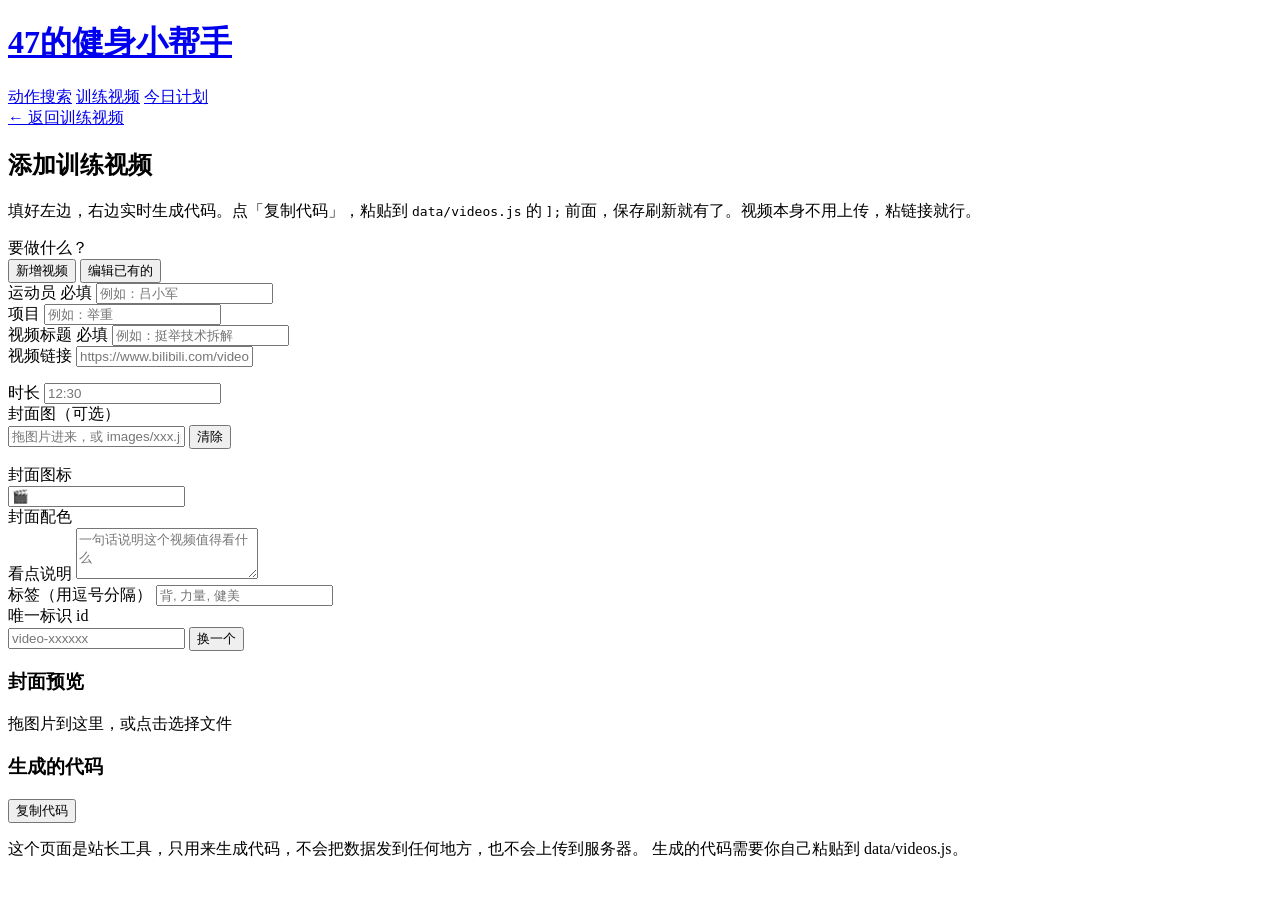
==== editor.html @ 998730c6 "first upload" ====
<!DOCTYPE html>
<html lang="zh-CN">
<head>
<meta charset="UTF-8">
<meta name="viewport" content="width=device-width, initial-scale=1">
<title>添加训练视频 · 47的健身小帮手</title>
<meta name="description" content="填表生成视频数据代码，复制粘贴到 data/videos.js 即可。">
<meta name="robots" content="noindex">
<link rel="stylesheet" href="assets/style.css">
</head>
<body>

<header class="site-header">
  <div class="wrap header-row">
    <h1><a href="index.html"><span class="brand-mark">47</span><span class="brand-text">的健身小帮手</span></a></h1>
    <nav class="site-nav">
      <a href="index.html">动作搜索</a>
      <a href="videos.html" class="active">训练视频</a>
      <a href="plan.html">今日计划</a>
    </nav>
  </div>
</header>

<main class="wrap">

  <section class="editor-head">
    <a class="back" href="videos.html">← 返回训练视频</a>
    <h2 class="editor-title">添加训练视频</h2>
    <p class="editor-sub">
      填好左边，右边实时生成代码。点「复制代码」，粘贴到 <code>data/videos.js</code> 的
      <code>];</code> 前面，保存刷新就有了。视频本身不用上传，粘链接就行。
    </p>
  </section>

  <div class="editor-layout">

    <!-- 左：表单 -->
    <section class="editor-form">

      <div class="field">
        <label>要做什么？</label>
        <div class="mode-tabs" id="mode-tabs">
          <button type="button" class="mode-tab active" data-mode="new">新增视频</button>
          <button type="button" class="mode-tab" data-mode="edit">编辑已有的</button>
        </div>
      </div>

      <div class="field" id="existing-wrap" hidden>
        <label for="f-existing">选择要编辑的视频</label>
        <select id="f-existing"></select>
      </div>

      <div class="field-row">
        <div class="field">
          <label for="f-athlete">运动员 <span class="req">必填</span></label>
          <input id="f-athlete" type="text" placeholder="例如：吕小军">
        </div>
        <div class="field">
          <label for="f-sport">项目</label>
          <input id="f-sport" type="text" list="sports" placeholder="例如：举重">
          <datalist id="sports">
            <option value="健美"></option>
            <option value="举重"></option>
            <option value="田径"></option>
            <option value="足球"></option>
            <option value="篮球"></option>
            <option value="游泳"></option>
            <option value="滑雪"></option>
            <option value="拳击"></option>
            <option value="体操"></option>
            <option value="格斗"></option>
            <option value="力量举"></option>
            <option value="自行车"></option>
          </datalist>
        </div>
      </div>

      <div class="field">
        <label for="f-title">视频标题 <span class="req">必填</span></label>
        <input id="f-title" type="text" placeholder="例如：挺举技术拆解">
      </div>

      <div class="field">
        <label for="f-url">视频链接</label>
        <input id="f-url" type="text" placeholder="https://www.bilibili.com/video/BVxxxxxxxx">
        <p class="field-note" id="url-note"></p>
      </div>

      <div class="field-row">
        <div class="field">
          <label for="f-duration">时长</label>
          <input id="f-duration" type="text" placeholder="12:30">
        </div>
        <div class="field">
          <label for="f-cover">封面图（可选）</label>
          <div class="id-row">
            <input id="f-cover" type="text" placeholder="拖图片进来，或 images/xxx.jpg">
            <button type="button" class="mini-btn" id="cover-clear">清除</button>
          </div>
          <p class="field-note" id="cover-note"></p>
        </div>
      </div>

      <div class="field">
        <label>封面图标</label>
        <div class="emoji-picks" id="emoji-picks"></div>
        <input id="f-emoji" type="text" maxlength="4" placeholder="🎬">
      </div>

      <div class="field">
        <label>封面配色</label>
        <div class="tone-picks" id="tone-picks"></div>
      </div>

      <div class="field">
        <label for="f-note">看点说明</label>
        <textarea id="f-note" rows="3" placeholder="一句话说明这个视频值得看什么"></textarea>
      </div>

      <div class="field">
        <label for="f-tags">标签（用逗号分隔）</label>
        <input id="f-tags" type="text" placeholder="背, 力量, 健美">
      </div>

      <div class="field">
        <label for="f-id">唯一标识 id</label>
        <div class="id-row">
          <input id="f-id" type="text" placeholder="video-xxxxxx">
          <button type="button" class="mini-btn" id="regen-id">换一个</button>
        </div>
        <p class="field-note" id="id-note"></p>
      </div>

    </section>

    <!-- 右：预览 -->
    <section class="editor-preview">
      <h3 class="preview-label">封面预览</h3>
      <div class="cover-drop" id="cover-drop">
        <div class="preview-card-wrap" id="preview-card"></div>
        <p class="cover-drop-hint" id="cover-drop-hint">拖图片到这里，或点击选择文件</p>
      </div>
      <input type="file" id="cover-file" accept="image/*" hidden>

      <h3 class="preview-label">生成的代码</h3>
      <p class="code-hint" id="code-hint"></p>
      <pre class="code-box" id="code-box"></pre>

      <button type="button" class="copy-btn" id="copy-btn">复制代码</button>
      <p class="editor-hint" id="editor-hint"></p>
    </section>

  </div>

</main>

<footer class="site-footer">
  <div class="wrap">
    <p>
      这个页面是站长工具，只用来生成代码，不会把数据发到任何地方，也不会上传到服务器。
      生成的代码需要你自己粘贴到 data/videos.js。
    </p>
  </div>
</footer>

<script src="data/videos.js"></script>
<script src="assets/editor.js"></script>
</body>
</html>
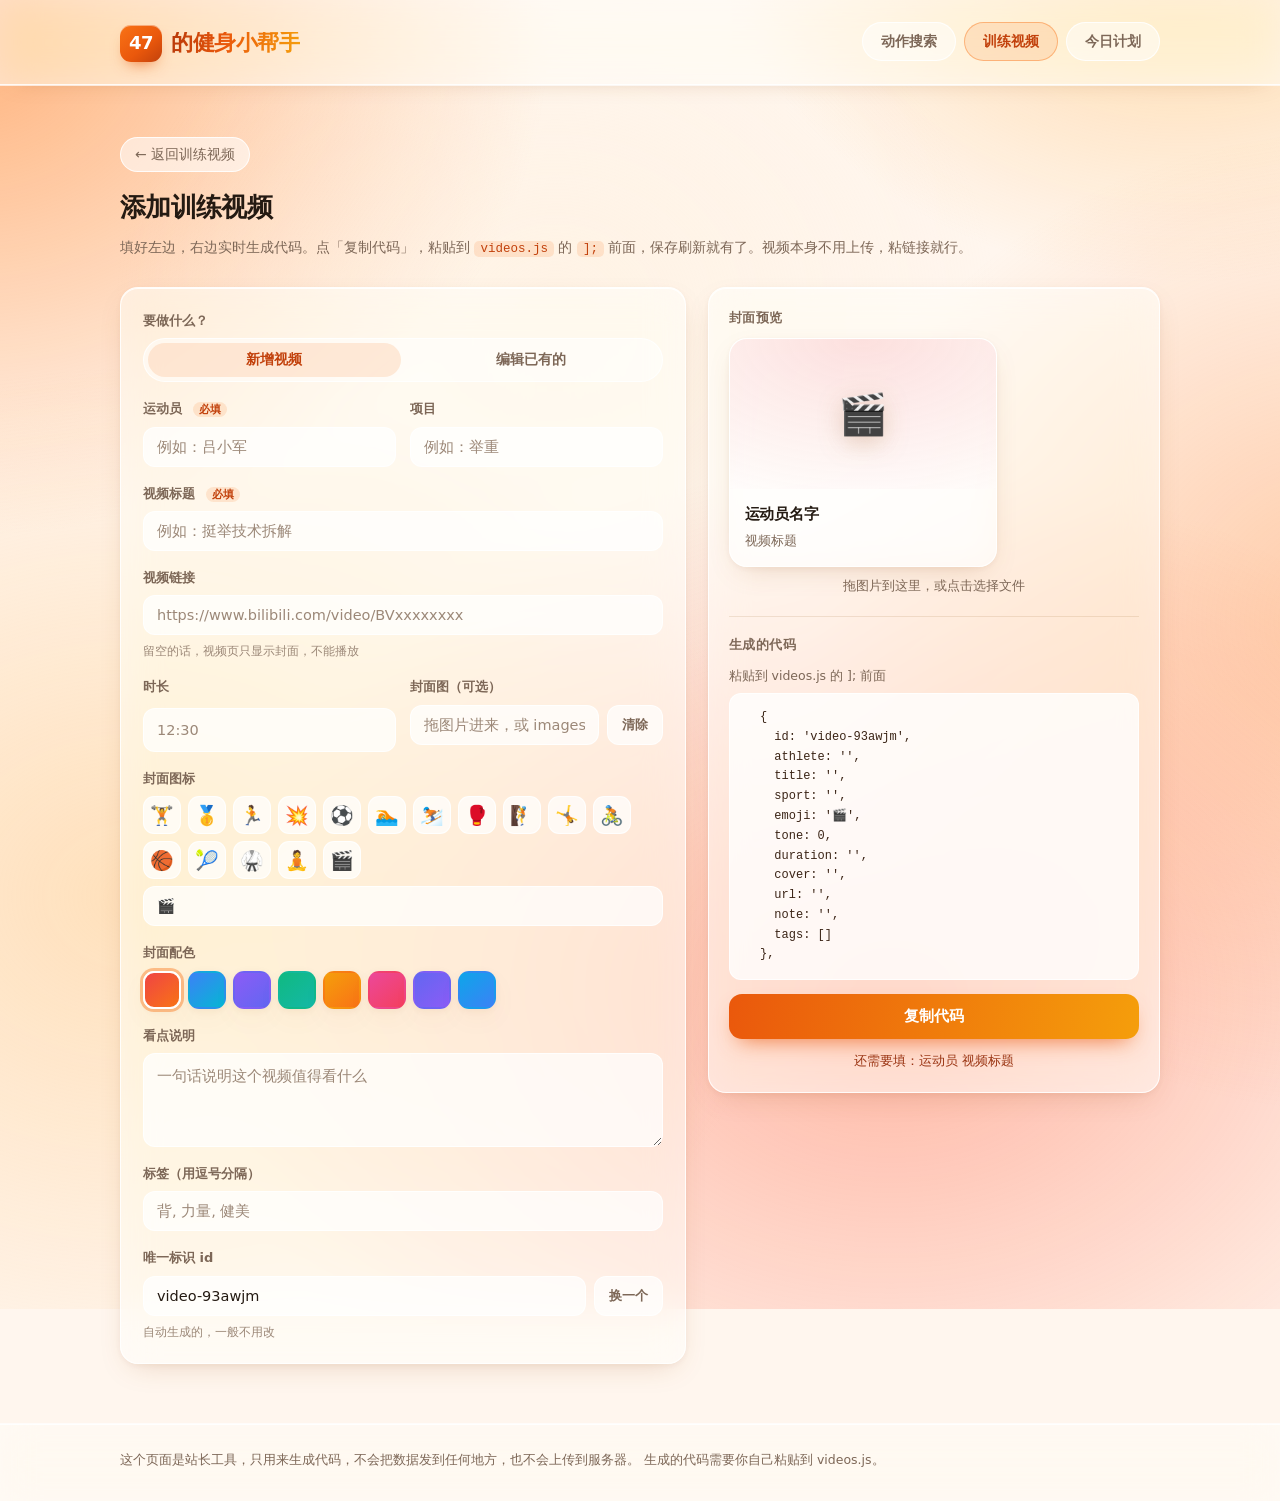
==== commit 86d840d7: "Add files via upload" ====
--- a/editor.html
+++ b/editor.html
@@ -4,9 +4,9 @@
 <meta charset="UTF-8">
 <meta name="viewport" content="width=device-width, initial-scale=1">
 <title>添加训练视频 · 47的健身小帮手</title>
-<meta name="description" content="填表生成视频数据代码，复制粘贴到 data/videos.js 即可。">
+<meta name="description" content="填表生成视频数据代码，复制粘贴到 videos.js 即可。">
 <meta name="robots" content="noindex">
-<link rel="stylesheet" href="assets/style.css">
+<link rel="stylesheet" href="style.css">
 </head>
 <body>
 
@@ -27,7 +27,7 @@
     <a class="back" href="videos.html">← 返回训练视频</a>
     <h2 class="editor-title">添加训练视频</h2>
     <p class="editor-sub">
-      填好左边，右边实时生成代码。点「复制代码」，粘贴到 <code>data/videos.js</code> 的
+      填好左边，右边实时生成代码。点「复制代码」，粘贴到 <code>videos.js</code> 的
       <code>];</code> 前面，保存刷新就有了。视频本身不用上传，粘链接就行。
     </p>
   </section>
@@ -158,12 +158,12 @@
   <div class="wrap">
     <p>
       这个页面是站长工具，只用来生成代码，不会把数据发到任何地方，也不会上传到服务器。
-      生成的代码需要你自己粘贴到 data/videos.js。
+      生成的代码需要你自己粘贴到 videos.js。
     </p>
   </div>
 </footer>
 
-<script src="data/videos.js"></script>
-<script src="assets/editor.js"></script>
+<script src="videos.js"></script>
+<script src="editor.js"></script>
 </body>
 </html>
--- a/style.css
+++ b/style.css
@@ -0,0 +1,2285 @@
+/* ==========================================================================
+   样式表 —— 橙色流动玻璃风格
+   一般不需要改动。想换主色，只改 :root 里的 --brand 和 body::before 的颜色。
+   ========================================================================== */
+
+:root {
+  --text: #241a12;
+  --muted: #7d6757;
+  --muted-soft: #9c8878;
+  --hair: rgba(160, 110, 60, .16);
+
+  --glass:        rgba(255, 255, 255, .55);
+  --glass-strong: rgba(255, 255, 255, .74);
+  --glass-border: rgba(255, 255, 255, .85);
+  --blur: 18px;
+
+  --brand: #ea580c;
+  --brand-dark: #c2410c;
+  --brand-soft: rgba(249, 115, 22, .14);
+  --brand-line: rgba(249, 115, 22, .42);
+
+  --warn-bg: rgba(255, 237, 213, .55);
+  --warn-line: rgba(249, 115, 22, .34);
+  --warn-text: #9a3412;
+
+  --radius: 16px;
+  --shadow: 0 10px 30px -12px rgba(154, 86, 26, .26), 0 2px 6px rgba(154, 86, 26, .06);
+  --shadow-lg: 0 28px 64px -22px rgba(154, 86, 26, .38), 0 4px 14px rgba(154, 86, 26, .10);
+}
+
+* { box-sizing: border-box; }
+
+/* hidden 属性必须能压过后面的 display 规则，否则隐藏不了 */
+[hidden] { display: none !important; }
+
+html {
+  background: #fff6ee;
+  -webkit-text-size-adjust: 100%;
+}
+
+body {
+  margin: 0;
+  min-height: 100vh;
+  background: transparent;
+  color: var(--text);
+  font-family: system-ui, -apple-system, "Segoe UI", "PingFang SC",
+               "Hiragino Sans GB", "Microsoft YaHei", sans-serif;
+  font-size: 16px;
+  line-height: 1.65;
+  -webkit-font-smoothing: antialiased;
+}
+
+/* --------------------------------------------------------------------------
+   流动橙色背景：两层巨大的模糊光斑，用超长周期缓慢漂移
+   -------------------------------------------------------------------------- */
+
+body::before,
+body::after {
+  content: "";
+  position: fixed;
+  top: -32vmax;
+  right: -32vmax;
+  bottom: -32vmax;
+  left: -32vmax;
+  z-index: -1;
+  pointer-events: none;
+  will-change: transform;
+  transform: translateZ(0);
+}
+
+body::before {
+  background:
+    radial-gradient(42% 44% at 18% 26%, rgba(255, 132, 45, .58), transparent 66%),
+    radial-gradient(36% 38% at 76% 16%, rgba(255, 176, 72, .52), transparent 64%),
+    radial-gradient(48% 46% at 62% 82%, rgba(255, 92, 60, .42), transparent 68%);
+  animation: flow-a 28s ease-in-out infinite alternate;
+}
+
+body::after {
+  background:
+    radial-gradient(44% 44% at 26% 76%, rgba(255, 208, 150, .58), transparent 70%),
+    radial-gradient(38% 42% at 84% 60%, rgba(255, 146, 76, .44), transparent 68%),
+    radial-gradient(30% 32% at 46% 42%, rgba(255, 240, 220, .52), transparent 70%);
+  animation: flow-b 37s ease-in-out infinite alternate;
+}
+
+@keyframes flow-a {
+  0%   { transform: translate3d(-3%, -2%, 0) rotate(0deg)   scale(1); }
+  35%  { transform: translate3d(4%, 3%, 0)   rotate(11deg)  scale(1.10); }
+  70%  { transform: translate3d(-2%, 5%, 0)  rotate(-6deg)  scale(1.05); }
+  100% { transform: translate3d(5%, -3%, 0)  rotate(14deg)  scale(1.14); }
+}
+
+@keyframes flow-b {
+  0%   { transform: translate3d(3%, 2%, 0)   rotate(0deg)   scale(1.06); }
+  40%  { transform: translate3d(-5%, -3%, 0) rotate(-12deg) scale(1); }
+  75%  { transform: translate3d(3%, -5%, 0)  rotate(8deg)   scale(1.12); }
+  100% { transform: translate3d(-4%, 4%, 0)  rotate(-4deg)  scale(1.04); }
+}
+
+@media (prefers-reduced-motion: reduce) {
+  body::before,
+  body::after { animation: none; }
+}
+
+.wrap {
+  max-width: 1080px;
+  margin: 0 auto;
+  padding: 0 20px;
+}
+
+/* --------------------------------------------------------------------------
+   玻璃质感基础
+   -------------------------------------------------------------------------- */
+
+.glass,
+.site-header,
+.site-footer,
+.filters,
+.card,
+.panel,
+.suggest,
+#q,
+.big-card,
+.hero-search #q {
+  background: var(--glass);
+  -webkit-backdrop-filter: blur(var(--blur)) saturate(180%);
+  backdrop-filter: blur(var(--blur)) saturate(180%);
+  border: 1px solid var(--glass-border);
+  box-shadow: var(--shadow), inset 0 1px 0 rgba(255, 255, 255, .9);
+}
+
+/* 不支持毛玻璃的浏览器：提高不透明度，保证可读 */
+@supports not ((backdrop-filter: blur(1px)) or (-webkit-backdrop-filter: blur(1px))) {
+  .glass, .site-header, .site-footer, .filters, .card, .panel,
+  .suggest, #q, .big-card {
+    background: rgba(255, 255, 255, .88);
+  }
+}
+
+/* ---------- 顶部 ---------- */
+
+.site-header {
+  position: sticky;
+  top: 0;
+  z-index: 20;
+  padding: 22px 0;
+  border-left: none;
+  border-right: none;
+  border-top: none;
+  border-radius: 0;
+  background: rgba(255, 255, 255, .52);
+  box-shadow: 0 1px 0 rgba(255, 255, 255, .7), 0 8px 24px -18px rgba(154, 86, 26, .5);
+}
+
+/* ---------- 左上角品牌 ---------- */
+
+.site-header h1 {
+  margin: 0;
+  line-height: 1;
+}
+
+.site-header h1 a {
+  display: inline-flex;
+  align-items: center;
+  gap: 9px;
+  text-decoration: none;
+  color: inherit;
+}
+
+/* 「47」数字徽章 */
+.brand-mark {
+  display: inline-flex;
+  align-items: center;
+  justify-content: center;
+  min-width: 37px;
+  height: 37px;
+  padding: 0 9px;
+  font-family: "SF Pro Display", -apple-system, "Segoe UI", system-ui, sans-serif;
+  font-size: 18px;
+  font-weight: 900;
+  font-variant-numeric: tabular-nums;
+  letter-spacing: -.03em;
+  color: #fff;
+  background: linear-gradient(140deg, #f97316, #ea580c 58%, #c2410c);
+  border-radius: 11px;
+  box-shadow: 0 8px 16px -8px rgba(234, 88, 12, .85),
+              inset 0 1px 0 rgba(255, 255, 255, .45);
+}
+
+/* 中文品牌名 */
+.brand-text {
+  font-family: "PingFang SC", "HarmonyOS Sans SC", "Source Han Sans SC",
+               "Noto Sans SC", "Hiragino Sans GB", "Microsoft YaHei",
+               system-ui, sans-serif;
+  font-size: 22px;
+  font-weight: 800;
+  letter-spacing: -.02em;
+  color: var(--brand-dark);
+}
+
+@supports ((-webkit-background-clip: text) or (background-clip: text)) {
+  .brand-text {
+    background: linear-gradient(100deg, #b8390a, #ea580c 42%, #f59e0b 100%);
+    -webkit-background-clip: text;
+    background-clip: text;
+    -webkit-text-fill-color: transparent;
+  }
+}
+
+.header-row {
+  display: flex;
+  align-items: center;
+  justify-content: space-between;
+  gap: 16px;
+}
+
+.header-back {
+  font-size: 14px;
+  color: var(--muted);
+  text-decoration: none;
+  white-space: nowrap;
+  padding: 5px 12px;
+  border-radius: 999px;
+  background: rgba(255, 255, 255, .55);
+  border: 1px solid var(--glass-border);
+}
+
+.header-back:hover { color: var(--brand-dark); }
+
+.tagline {
+  margin: 6px 0 0;
+  color: var(--muted);
+  font-size: 14px;
+}
+
+/* ---------- 首页 hero ---------- */
+
+.hero {
+  padding: 60px 0 8px;
+  text-align: center;
+}
+
+.hero-title {
+  margin: 0;
+  font-size: 46px;
+  line-height: 1.2;
+  letter-spacing: -.035em;
+  font-weight: 800;
+  background: linear-gradient(102deg, #b8390a 0%, #ea580c 34%, #f59e0b 58%, #d1450b 100%);
+  -webkit-background-clip: text;
+  background-clip: text;
+  -webkit-text-fill-color: transparent;
+  text-shadow: 0 1px 0 rgba(255, 255, 255, .35);
+}
+
+.hero-sub {
+  margin: 14px 0 0;
+  font-size: 16px;
+  color: var(--muted);
+}
+
+.hero-search {
+  position: relative;
+  max-width: 620px;
+  margin: 32px auto 0;
+}
+
+/* ---------- 搜索框 ---------- */
+
+.search-area { margin: 24px 0 0; }
+
+.search-input-wrap { position: relative; }
+
+.search-input-wrap .icon {
+  position: absolute;
+  left: 16px;
+  top: 50%;
+  transform: translateY(-50%);
+  font-size: 17px;
+  pointer-events: none;
+  opacity: .75;
+}
+
+#q {
+  width: 100%;
+  padding: 15px 18px 15px 44px;
+  font-size: 16px;
+  font-family: inherit;
+  color: var(--text);
+  border-radius: var(--radius);
+  outline: none;
+  transition: border-color .18s, box-shadow .18s, background .18s;
+}
+
+.hero-search #q {
+  padding: 17px 20px 17px 46px;
+  font-size: 17px;
+  background: rgba(255, 255, 255, .68);
+  box-shadow: var(--shadow-lg), inset 0 1px 0 rgba(255, 255, 255, .95);
+}
+
+#q::placeholder { color: var(--muted-soft); }
+
+#q:focus {
+  background: rgba(255, 255, 255, .82);
+  border-color: var(--brand-line);
+  box-shadow: 0 0 0 4px var(--brand-soft), var(--shadow-lg);
+}
+
+#q::-webkit-search-cancel-button { cursor: pointer; }
+
+/* ---------- 搜索建议下拉 ---------- */
+
+.suggest {
+  position: absolute;
+  top: calc(100% + 8px);
+  left: 0;
+  right: 0;
+  z-index: 30;
+  padding: 6px;
+  border-radius: var(--radius);
+  background: rgba(255, 255, 255, .82);
+  box-shadow: var(--shadow-lg);
+  text-align: left;
+  max-height: 60vh;
+  overflow-y: auto;
+}
+
+.suggest-item {
+  display: flex;
+  align-items: baseline;
+  justify-content: space-between;
+  gap: 12px;
+  padding: 10px 14px;
+  border-radius: 10px;
+  text-decoration: none;
+  color: inherit;
+}
+
+.suggest-item:hover,
+.suggest-item.active { background: var(--brand-soft); }
+
+.suggest-name { font-size: 15px; font-weight: 600; }
+
+.suggest-meta {
+  font-size: 12.5px;
+  color: var(--muted);
+  white-space: nowrap;
+}
+
+.suggest-all {
+  display: block;
+  margin-top: 4px;
+  padding: 10px 14px;
+  border-top: 1px solid var(--hair);
+  font-size: 13.5px;
+  color: var(--brand-dark);
+  font-weight: 600;
+  text-decoration: none;
+}
+
+.suggest-all:hover { text-decoration: underline; }
+
+.suggest-empty {
+  padding: 16px 14px;
+  font-size: 14px;
+  color: var(--muted);
+}
+
+/* ---------- 首页大卡片：白色玻璃 ---------- */
+
+.big-grid {
+  display: grid;
+  grid-template-columns: repeat(3, 1fr);
+  gap: 18px;
+  max-width: 880px;
+  margin: 52px auto 0;
+}
+
+.big-card {
+  position: relative;
+  display: flex;
+  flex-direction: column;
+  align-items: center;
+  justify-content: center;
+  gap: 4px;
+  min-height: 172px;
+  padding: 22px 16px;
+  border-radius: 20px;
+  background: rgba(255, 255, 255, .58);
+  text-decoration: none;
+  color: var(--text);
+  text-align: center;
+  overflow: hidden;
+  transition: transform .22s cubic-bezier(.2, .7, .3, 1), box-shadow .22s, background .22s;
+}
+
+/* 每个分类的色相，只用作一层很淡的顶光，卡片本身仍是白玻璃 */
+.big-card::before {
+  content: "";
+  position: absolute;
+  inset: 0;
+  border-radius: inherit;
+  background: radial-gradient(120% 78% at 50% -10%, var(--tone-soft), transparent 72%);
+  pointer-events: none;
+}
+
+.big-card::after {
+  content: "";
+  position: absolute;
+  left: 50%;
+  bottom: -46%;
+  width: 78%;
+  height: 60%;
+  transform: translateX(-50%);
+  border-radius: 50%;
+  background: radial-gradient(closest-side, var(--tone-glow), transparent 72%);
+  opacity: 0;
+  transition: opacity .28s;
+  pointer-events: none;
+}
+
+.big-card > * { position: relative; z-index: 1; }
+
+.big-card:hover {
+  transform: translateY(-5px);
+  background: rgba(255, 255, 255, .72);
+  box-shadow: var(--shadow-lg), inset 0 1px 0 rgba(255, 255, 255, .95);
+}
+
+.big-card:hover::after { opacity: 1; }
+
+.big-card:active { transform: translateY(-2px); }
+
+.big-emoji {
+  font-size: 34px;
+  line-height: 1.1;
+  margin-bottom: 6px;
+  filter: drop-shadow(0 4px 8px rgba(154, 86, 26, .22));
+}
+
+.big-label {
+  font-size: 23px;
+  font-weight: 700;
+  letter-spacing: -.02em;
+}
+
+.big-count {
+  font-size: 13px;
+  color: var(--muted);
+}
+
+/* 分类色相 —— 只影响很淡的一层光晕 */
+.tone-0 { --tone-soft: rgba(239, 68, 68, .16);  --tone-glow: rgba(239, 68, 68, .22); }
+.tone-1 { --tone-soft: rgba(59, 130, 246, .16); --tone-glow: rgba(59, 130, 246, .22); }
+.tone-2 { --tone-soft: rgba(139, 92, 246, .16); --tone-glow: rgba(139, 92, 246, .22); }
+.tone-3 { --tone-soft: rgba(16, 185, 129, .16); --tone-glow: rgba(16, 185, 129, .22); }
+.tone-4 { --tone-soft: rgba(245, 158, 11, .20); --tone-glow: rgba(245, 158, 11, .26); }
+.tone-5 { --tone-soft: rgba(236, 72, 153, .16); --tone-glow: rgba(236, 72, 153, .22); }
+.tone-6 { --tone-soft: rgba(99, 102, 241, .16); --tone-glow: rgba(99, 102, 241, .22); }
+.tone-7 { --tone-soft: rgba(14, 165, 233, .16); --tone-glow: rgba(14, 165, 233, .22); }
+
+/* ---------- 次要入口 ---------- */
+
+.more-links {
+  display: flex;
+  flex-wrap: wrap;
+  align-items: center;
+  justify-content: center;
+  gap: 12px;
+  margin: 30px 0 64px;
+  font-size: 14px;
+}
+
+.more-links a {
+  color: var(--muted);
+  text-decoration: none;
+  padding: 5px 14px;
+  border-radius: 999px;
+  background: rgba(255, 255, 255, .5);
+  border: 1px solid var(--glass-border);
+  -webkit-backdrop-filter: blur(10px);
+  backdrop-filter: blur(10px);
+}
+
+.more-links a:hover { color: var(--brand-dark); background: rgba(255, 255, 255, .72); }
+
+.more-links .sep { display: none; }
+
+/* ---------- 快捷标签 ---------- */
+
+.quick {
+  display: flex;
+  flex-wrap: wrap;
+  align-items: center;
+  gap: 8px;
+  margin: 14px 0 0;
+  font-size: 13px;
+  color: var(--muted);
+}
+
+/* ---------- 筛选器 ---------- */
+
+.filters {
+  margin: 22px 0 0;
+  border-radius: var(--radius);
+  padding: 6px 18px;
+}
+
+.filter-row {
+  display: flex;
+  align-items: flex-start;
+  gap: 14px;
+  padding: 12px 0;
+  border-bottom: 1px solid var(--hair);
+}
+
+.filter-row:last-child { border-bottom: none; }
+
+.filter-label {
+  flex: 0 0 52px;
+  padding-top: 4px;
+  font-size: 13px;
+  font-weight: 700;
+  color: var(--muted);
+}
+
+.chips {
+  display: flex;
+  flex-wrap: wrap;
+  gap: 8px;
+  flex: 1;
+}
+
+.chip {
+  padding: 4px 13px;
+  font-size: 13.5px;
+  font-family: inherit;
+  color: var(--text);
+  background: rgba(255, 255, 255, .55);
+  border: 1px solid var(--glass-border);
+  border-radius: 999px;
+  cursor: pointer;
+  transition: background .15s, color .15s, border-color .15s, transform .15s;
+  white-space: nowrap;
+}
+
+.chip:hover {
+  background: rgba(255, 255, 255, .82);
+  transform: translateY(-1px);
+}
+
+.chip.active {
+  background: var(--brand-soft);
+  border-color: var(--brand-line);
+  color: var(--brand-dark);
+  font-weight: 700;
+}
+
+/* ---------- 结果区 ---------- */
+
+.result-bar {
+  display: flex;
+  flex-wrap: wrap;
+  align-items: center;
+  justify-content: space-between;
+  gap: 10px;
+  margin: 26px 0 14px;
+}
+
+.result-count {
+  margin: 0;
+  font-size: 14px;
+  color: var(--muted);
+}
+
+.result-count strong { color: var(--brand-dark); }
+
+.reset {
+  padding: 5px 14px;
+  font-size: 13.5px;
+  font-family: inherit;
+  color: var(--muted);
+  background: rgba(255, 255, 255, .55);
+  border: 1px solid var(--glass-border);
+  border-radius: 999px;
+  cursor: pointer;
+}
+
+.reset:hover { color: var(--brand-dark); background: rgba(255, 255, 255, .82); }
+
+.grid {
+  display: grid;
+  grid-template-columns: repeat(auto-fill, minmax(268px, 1fr));
+  gap: 14px;
+  padding-bottom: 40px;
+}
+
+.card {
+  display: block;
+  padding: 18px;
+  border-radius: var(--radius);
+  text-decoration: none;
+  color: inherit;
+  transition: transform .2s cubic-bezier(.2, .7, .3, 1), box-shadow .2s, background .2s;
+}
+
+.card:hover {
+  transform: translateY(-4px);
+  background: rgba(255, 255, 255, .74);
+  box-shadow: var(--shadow-lg), inset 0 1px 0 rgba(255, 255, 255, .95);
+}
+
+.card h3 {
+  margin: 0 0 10px;
+  font-size: 17px;
+  letter-spacing: -.01em;
+}
+
+.card .meta {
+  display: flex;
+  flex-wrap: wrap;
+  gap: 6px;
+  margin-bottom: 10px;
+}
+
+.tag {
+  padding: 2px 9px;
+  font-size: 12px;
+  color: var(--muted);
+  background: rgba(255, 255, 255, .6);
+  border: 1px solid var(--hair);
+  border-radius: 999px;
+}
+
+.tag.primary {
+  color: var(--brand-dark);
+  background: var(--brand-soft);
+  border-color: var(--brand-line);
+  font-weight: 700;
+}
+
+.card .preview {
+  margin: 0;
+  font-size: 13.5px;
+  color: var(--muted);
+  display: -webkit-box;
+  -webkit-line-clamp: 2;
+  -webkit-box-orient: vertical;
+  overflow: hidden;
+}
+
+.empty {
+  padding: 48px 20px 60px;
+  text-align: center;
+  color: var(--muted);
+}
+
+.empty strong {
+  display: block;
+  margin-bottom: 6px;
+  color: var(--text);
+  font-size: 17px;
+}
+
+/* ---------- 详情页 ---------- */
+
+.detail { padding-bottom: 60px; }
+
+.back {
+  display: inline-block;
+  margin: 22px 0 0;
+  padding: 5px 14px;
+  font-size: 14px;
+  color: var(--muted);
+  text-decoration: none;
+  border-radius: 999px;
+  background: rgba(255, 255, 255, .55);
+  border: 1px solid var(--glass-border);
+}
+
+.back:hover { color: var(--brand-dark); background: rgba(255, 255, 255, .82); }
+
+.detail h2 {
+  margin: 18px 0 12px;
+  font-size: 30px;
+  letter-spacing: -.025em;
+}
+
+.detail .meta {
+  display: flex;
+  flex-wrap: wrap;
+  gap: 8px;
+  margin-bottom: 8px;
+}
+
+.aliases {
+  margin: 0 0 22px;
+  font-size: 13.5px;
+  color: var(--muted);
+}
+
+.panel {
+  margin-bottom: 18px;
+  padding: 20px 22px;
+  border-radius: var(--radius);
+}
+
+.panel h3 {
+  margin: 0 0 12px;
+  font-size: 15px;
+  color: var(--muted);
+  font-weight: 700;
+  letter-spacing: .02em;
+}
+
+.panel ol,
+.panel ul { margin: 0; padding-left: 22px; }
+
+.panel li { margin-bottom: 7px; }
+.panel li:last-child { margin-bottom: 0; }
+
+.panel.warn {
+  background: var(--warn-bg);
+  border-color: var(--warn-line);
+  box-shadow: var(--shadow), inset 0 1px 0 rgba(255, 255, 255, .7);
+}
+
+.panel.warn h3 { color: var(--warn-text); }
+.panel.warn p { margin: 0; color: var(--warn-text); }
+
+.video-link {
+  display: inline-block;
+  padding: 11px 20px;
+  font-size: 14.5px;
+  font-weight: 700;
+  color: #fff;
+  background: linear-gradient(100deg, #ea580c, #f59e0b);
+  border-radius: 11px;
+  text-decoration: none;
+  box-shadow: 0 10px 22px -10px rgba(234, 88, 12, .8);
+  transition: transform .18s, box-shadow .18s;
+}
+
+.video-link:hover {
+  transform: translateY(-2px);
+  box-shadow: 0 14px 28px -10px rgba(234, 88, 12, .9);
+}
+
+/* ---------- 页脚 ---------- */
+
+.site-footer {
+  margin-top: 20px;
+  padding: 24px 0 32px;
+  border-left: none;
+  border-right: none;
+  border-bottom: none;
+  border-radius: 0;
+  background: rgba(255, 255, 255, .42);
+  box-shadow: 0 -1px 0 rgba(255, 255, 255, .7);
+}
+
+.site-footer p {
+  margin: 0;
+  font-size: 12.5px;
+  color: var(--muted);
+  line-height: 1.7;
+}
+
+/* ---------- 顶部导航 ---------- */
+
+.site-nav {
+  display: flex;
+  gap: 8px;
+}
+
+.site-nav a {
+  padding: 7px 18px;
+  font-size: 14px;
+  font-weight: 600;
+  color: var(--muted);
+  text-decoration: none;
+  border-radius: 999px;
+  background: rgba(255, 255, 255, .48);
+  border: 1px solid var(--glass-border);
+  transition: background .18s, color .18s, border-color .18s, transform .18s;
+}
+
+.site-nav a:hover {
+  background: rgba(255, 255, 255, .78);
+  color: var(--brand-dark);
+  transform: translateY(-1px);
+}
+
+.site-nav a.active {
+  background: var(--brand-soft);
+  border-color: var(--brand-line);
+  color: var(--brand-dark);
+}
+
+/* ---------- 视频页：封面选择条 ---------- */
+
+.picker { margin: 34px 0 0; }
+
+.picker-head {
+  display: flex;
+  align-items: flex-end;
+  justify-content: space-between;
+  gap: 16px;
+  margin-bottom: 18px;
+}
+
+.picker-title {
+  margin: 0;
+  font-size: 26px;
+  letter-spacing: -.025em;
+}
+
+.picker-sub {
+  margin: 4px 0 0;
+  font-size: 14px;
+  color: var(--muted);
+}
+
+.picker-nav { display: flex; gap: 8px; flex: 0 0 auto; align-items: center; }
+
+.add-video {
+  display: inline-flex;
+  align-items: center;
+  height: 38px;
+  padding: 0 16px;
+  font-size: 13.5px;
+  font-weight: 700;
+  color: var(--brand-dark);
+  background: var(--brand-soft);
+  border: 1px solid var(--brand-line);
+  border-radius: 999px;
+  text-decoration: none;
+  white-space: nowrap;
+  transition: background .16s, transform .16s;
+}
+
+.add-video:hover { background: rgba(249, 115, 22, .22); transform: translateY(-1px); }
+
+.picker-nav button {
+  width: 38px;
+  height: 38px;
+  font-size: 20px;
+  line-height: 1;
+  font-family: inherit;
+  color: var(--text);
+  background: rgba(255, 255, 255, .6);
+  border: 1px solid var(--glass-border);
+  border-radius: 50%;
+  cursor: pointer;
+  -webkit-backdrop-filter: blur(10px);
+  backdrop-filter: blur(10px);
+  transition: background .18s, transform .18s;
+}
+
+.picker-nav button:hover { background: rgba(255, 255, 255, .9); transform: translateY(-1px); }
+.picker-nav button:active { transform: translateY(0); }
+
+.cover-strip {
+  display: grid;
+  grid-auto-flow: column;
+  grid-auto-columns: 268px;
+  gap: 16px;
+  overflow-x: auto;
+  padding: 6px 4px 20px;
+  scroll-snap-type: x mandatory;
+  scrollbar-width: thin;
+  scrollbar-color: rgba(180, 120, 70, .35) transparent;
+}
+
+.cover-strip::-webkit-scrollbar { height: 8px; }
+.cover-strip::-webkit-scrollbar-track { background: transparent; }
+
+.cover-strip::-webkit-scrollbar-thumb {
+  background: rgba(180, 120, 70, .32);
+  border-radius: 999px;
+}
+
+.cover-strip:focus-visible {
+  outline: 2px solid var(--brand-line);
+  outline-offset: 4px;
+  border-radius: 18px;
+}
+
+.cover {
+  scroll-snap-align: start;
+  display: block;
+  width: 100%;
+  padding: 0;
+  font-family: inherit;
+  text-align: left;
+  color: inherit;
+  background: rgba(255, 255, 255, .55);
+  border: 1px solid var(--glass-border);
+  border-radius: 18px;
+  overflow: hidden;
+  cursor: pointer;
+  box-shadow: var(--shadow);
+  -webkit-backdrop-filter: blur(var(--blur)) saturate(180%);
+  backdrop-filter: blur(var(--blur)) saturate(180%);
+  transition: transform .2s cubic-bezier(.2, .7, .3, 1), box-shadow .2s, background .2s, border-color .2s;
+}
+
+.cover:hover {
+  transform: translateY(-4px);
+  background: rgba(255, 255, 255, .74);
+  box-shadow: var(--shadow-lg);
+}
+
+.cover.active {
+  border-color: var(--brand-line);
+  background: rgba(255, 255, 255, .8);
+  box-shadow: 0 0 0 3px var(--brand-soft), var(--shadow-lg);
+}
+
+.cover-media {
+  position: relative;
+  display: flex;
+  align-items: center;
+  justify-content: center;
+  aspect-ratio: 16 / 9;
+  background: radial-gradient(120% 120% at 50% 0%, var(--tone-soft), rgba(255, 255, 255, .35));
+}
+
+.cover-media.has-img,
+.stage-cover.has-img {
+  background-image: var(--cover-img);
+  background-size: cover;
+  background-position: center;
+}
+
+.cover-media.has-img .cover-emoji { display: none; }
+
+.cover-emoji {
+  font-size: 40px;
+  filter: drop-shadow(0 6px 12px rgba(154, 86, 26, .25));
+}
+
+.cover-dur {
+  position: absolute;
+  right: 10px;
+  bottom: 10px;
+  padding: 2px 8px;
+  font-size: 12px;
+  color: #fff;
+  background: rgba(40, 22, 10, .6);
+  border-radius: 999px;
+  -webkit-backdrop-filter: blur(6px);
+  backdrop-filter: blur(6px);
+}
+
+.cover-body { display: block; padding: 13px 15px 15px; }
+
+.cover-athlete {
+  display: block;
+  font-size: 15px;
+  font-weight: 700;
+  letter-spacing: -.01em;
+}
+
+.cover-title {
+  display: block;
+  margin-top: 3px;
+  font-size: 13px;
+  color: var(--muted);
+}
+
+/* ---------- 视频页：预览区 ---------- */
+
+.stage { margin: 14px 0 60px; }
+
+.stage-inner {
+  display: grid;
+  grid-template-columns: 1.55fr 1fr;
+  gap: 20px;
+  padding: 20px;
+  border-radius: 20px;
+  background: var(--glass);
+  border: 1px solid var(--glass-border);
+  box-shadow: var(--shadow-lg), inset 0 1px 0 rgba(255, 255, 255, .9);
+  -webkit-backdrop-filter: blur(var(--blur)) saturate(180%);
+  backdrop-filter: blur(var(--blur)) saturate(180%);
+}
+
+.stage-media {
+  position: relative;
+  aspect-ratio: 16 / 9;
+  border-radius: 14px;
+  overflow: hidden;
+  background: radial-gradient(120% 120% at 50% 0%, var(--tone-soft), rgba(255, 255, 255, .4));
+}
+
+/* 抖音等竖屏视频：换成 9:16 并收窄 */
+.stage-inner.vertical { grid-template-columns: 340px minmax(0, 1fr); }
+
+.stage-inner.vertical .stage-media { aspect-ratio: 9 / 16; }
+
+.stage-iframe {
+  display: block;
+  width: 100%;
+  height: 100%;
+  border: 0;
+}
+
+.stage-cover {
+  display: flex;
+  flex-direction: column;
+  align-items: center;
+  justify-content: center;
+  gap: 14px;
+  height: 100%;
+  padding: 24px;
+  text-align: center;
+}
+
+.stage-emoji {
+  font-size: 58px;
+  filter: drop-shadow(0 8px 16px rgba(154, 86, 26, .25));
+}
+
+.stage-hint {
+  font-size: 13px;
+  color: var(--muted);
+  background: rgba(255, 255, 255, .72);
+  border: 1px solid var(--glass-border);
+  padding: 6px 14px;
+  border-radius: 999px;
+}
+
+.stage-info {
+  display: flex;
+  flex-direction: column;
+  align-items: flex-start;
+}
+
+.stage-sport {
+  font-size: 12px;
+  font-weight: 700;
+  letter-spacing: .04em;
+  color: var(--brand-dark);
+  background: var(--brand-soft);
+  border: 1px solid var(--brand-line);
+  padding: 2px 10px;
+  border-radius: 999px;
+}
+
+.stage-info h2 {
+  margin: 12px 0 6px;
+  font-size: 24px;
+  line-height: 1.3;
+  letter-spacing: -.025em;
+}
+
+.stage-athlete {
+  margin: 0;
+  font-size: 15px;
+  font-weight: 700;
+  color: var(--brand-dark);
+}
+
+.stage-note {
+  margin: 12px 0 0;
+  font-size: 14px;
+  color: var(--muted);
+}
+
+.stage-tags {
+  display: flex;
+  flex-wrap: wrap;
+  gap: 6px;
+  margin-top: 16px;
+}
+
+.stage-info .video-link { margin-top: auto; }
+
+/* ==========================================================================
+   今日训练计划页
+   ========================================================================== */
+
+.plan-head {
+  display: flex;
+  align-items: flex-end;
+  justify-content: space-between;
+  gap: 16px;
+  flex-wrap: wrap;
+  margin: 0 0 0;
+}
+
+.plan-title {
+  margin: 0;
+  font-size: 26px;
+  letter-spacing: -.025em;
+}
+
+.plan-sub {
+  margin: 4px 0 0;
+  font-size: 14px;
+  color: var(--muted);
+}
+
+.plan-warn {
+  margin: 8px 0 0;
+  padding: 8px 12px;
+  font-size: 12.5px;
+  color: var(--warn-text);
+  background: var(--warn-bg);
+  border: 1px solid var(--warn-line);
+  border-radius: 10px;
+}
+
+/* 进度条 */
+.plan-progress {
+  height: 6px;
+  margin: 18px 0 22px;
+  border-radius: 999px;
+  background: rgba(255, 255, 255, .55);
+  border: 1px solid var(--glass-border);
+  overflow: hidden;
+}
+
+.plan-progress-bar {
+  height: 100%;
+  width: 0;
+  border-radius: 999px;
+  background: linear-gradient(90deg, #ea580c, #f59e0b);
+  transition: width .5s cubic-bezier(.2, .7, .3, 1);
+}
+
+/* 卡片列表 */
+.plan-list {
+  display: grid;
+  gap: 14px;
+  padding-bottom: 8px;
+}
+
+.plan-card {
+  position: relative;
+  padding: 16px 18px;
+  border-radius: 18px;
+  background: var(--glass);
+  border: 1px solid var(--glass-border);
+  box-shadow: var(--shadow), inset 0 1px 0 rgba(255, 255, 255, .9);
+  -webkit-backdrop-filter: blur(var(--blur)) saturate(180%);
+  backdrop-filter: blur(var(--blur)) saturate(180%);
+  transition: box-shadow .25s, background .25s;
+}
+
+.plan-card.empty {
+  background: rgba(255, 255, 255, .34);
+  border-style: dashed;
+  border-color: rgba(200, 140, 90, .45);
+  box-shadow: none;
+}
+
+.plan-card.complete { background: rgba(255, 255, 255, .78); }
+
+.plan-card.picking {
+  box-shadow: 0 0 0 3px var(--brand-soft), var(--shadow-lg);
+}
+
+.plan-card.just-filled {
+  box-shadow: 0 0 0 3px var(--brand-soft), var(--shadow-lg);
+  animation: card-fill .6s cubic-bezier(.2, .8, .3, 1);
+}
+
+@keyframes card-fill {
+  0%   { transform: scale(.985); }
+  55%  { transform: scale(1.008); }
+  100% { transform: scale(1); }
+}
+
+.plan-card-head {
+  display: flex;
+  align-items: center;
+  justify-content: space-between;
+  margin-bottom: 10px;
+}
+
+.plan-num {
+  font-size: 12px;
+  font-weight: 800;
+  letter-spacing: .08em;
+  color: var(--muted-soft);
+  font-variant-numeric: tabular-nums;
+}
+
+.plan-remove {
+  width: 26px;
+  height: 26px;
+  padding: 0;
+  font-size: 12px;
+  line-height: 1;
+  font-family: inherit;
+  color: var(--muted);
+  background: rgba(255, 255, 255, .6);
+  border: 1px solid var(--glass-border);
+  border-radius: 50%;
+  cursor: pointer;
+  transition: background .15s, color .15s, transform .15s;
+}
+
+.plan-remove:hover {
+  color: #b91c1c;
+  background: rgba(255, 255, 255, .95);
+  transform: scale(1.08);
+}
+
+/* 空卡片 */
+.plan-empty {
+  display: flex;
+  flex-direction: column;
+  align-items: center;
+  gap: 2px;
+  width: 100%;
+  padding: 18px 0 16px;
+  font-family: inherit;
+  color: var(--muted);
+  background: transparent;
+  border: none;
+  border-radius: 12px;
+  cursor: pointer;
+  transition: background .18s;
+}
+
+.plan-empty:hover { background: rgba(255, 255, 255, .45); }
+
+.plan-empty-icon {
+  font-size: 24px;
+  line-height: 1;
+  color: var(--brand);
+}
+
+.plan-empty-text {
+  font-size: 15px;
+  font-weight: 700;
+  color: var(--text);
+}
+
+.plan-empty-hint {
+  font-size: 12.5px;
+  color: var(--muted-soft);
+}
+
+/* 已填入的卡片 */
+.plan-body { display: block; }
+
+.plan-name {
+  display: inline-block;
+  font-size: 18px;
+  font-weight: 700;
+  letter-spacing: -.01em;
+  color: inherit;
+  text-decoration: none;
+}
+
+.plan-name:hover { color: var(--brand-dark); }
+
+.plan-tags {
+  display: flex;
+  flex-wrap: wrap;
+  gap: 6px;
+  margin-top: 8px;
+}
+
+/* 组数 */
+.sets-block {
+  margin-top: 14px;
+  padding-top: 14px;
+  border-top: 1px solid var(--hair);
+}
+
+.sets-top {
+  display: flex;
+  align-items: center;
+  justify-content: space-between;
+  margin-bottom: 10px;
+}
+
+.sets-label {
+  font-size: 12.5px;
+  font-weight: 700;
+  color: var(--muted);
+}
+
+.sets-count {
+  font-size: 13.5px;
+  font-weight: 800;
+  color: var(--brand-dark);
+  font-variant-numeric: tabular-nums;
+}
+
+.sets-bottom {
+  display: flex;
+  align-items: center;
+  justify-content: space-between;
+  gap: 12px;
+}
+
+.set-dots {
+  display: flex;
+  gap: 8px;
+  flex-wrap: wrap;
+}
+
+.set-dot {
+  width: 32px;
+  height: 32px;
+  padding: 0;
+  border-radius: 50%;
+  background: rgba(255, 255, 255, .72);
+  border: 1.5px solid rgba(200, 140, 90, .35);
+  cursor: pointer;
+  transition: background .22s, border-color .22s, transform .14s, box-shadow .22s;
+}
+
+.set-dot:hover {
+  transform: translateY(-2px);
+  border-color: var(--brand-line);
+}
+
+.set-dot:active { transform: translateY(0) scale(.94); }
+
+.set-dot.done {
+  background: linear-gradient(140deg, #ea580c, #f59e0b);
+  border-color: transparent;
+  box-shadow: 0 6px 14px -6px rgba(234, 88, 12, .75);
+}
+
+.set-dot.pop { animation: dot-pop .34s cubic-bezier(.3, 1.4, .5, 1); }
+
+@keyframes dot-pop {
+  0%   { transform: scale(1); }
+  45%  { transform: scale(1.32); }
+  100% { transform: scale(1); }
+}
+
+@media (prefers-reduced-motion: reduce) {
+  .set-dot.pop, .plan-card.just-filled { animation: none; }
+}
+
+/* 组数加减 */
+.sets-stepper {
+  display: flex;
+  align-items: center;
+  gap: 2px;
+  padding: 3px;
+  border-radius: 999px;
+  background: rgba(255, 255, 255, .6);
+  border: 1px solid var(--glass-border);
+  flex: 0 0 auto;
+}
+
+.sets-stepper button {
+  width: 26px;
+  height: 26px;
+  padding: 0;
+  font-size: 14px;
+  line-height: 1;
+  font-family: inherit;
+  color: var(--text);
+  background: transparent;
+  border: none;
+  border-radius: 50%;
+  cursor: pointer;
+  transition: background .15s, color .15s;
+}
+
+.sets-stepper button:hover {
+  background: var(--brand-soft);
+  color: var(--brand-dark);
+}
+
+.sets-stepper span {
+  min-width: 20px;
+  text-align: center;
+  font-size: 13px;
+  font-weight: 800;
+  font-variant-numeric: tabular-nums;
+}
+
+/* 底部按钮 */
+.plan-foot {
+  display: flex;
+  flex-wrap: wrap;
+  gap: 12px;
+  margin: 18px 0 60px;
+}
+
+.add-card {
+  flex: 1 1 220px;
+  padding: 14px;
+  font-family: inherit;
+  font-size: 15px;
+  font-weight: 700;
+  color: var(--brand-dark);
+  background: rgba(255, 255, 255, .45);
+  border: 1.5px dashed var(--brand-line);
+  border-radius: 16px;
+  cursor: pointer;
+  transition: background .18s, transform .18s;
+}
+
+.add-card:hover {
+  background: rgba(255, 255, 255, .78);
+  transform: translateY(-2px);
+}
+
+/* ---------- 选择动作面板（三种形态共用） ---------- */
+
+.overlay {
+  position: fixed;
+  inset: 0;
+  z-index: 60;
+  display: flex;
+  align-items: flex-start;
+  justify-content: center;
+  padding: 11vh 20px 20px;
+  background: rgba(90, 50, 20, .28);
+  -webkit-backdrop-filter: blur(6px);
+  backdrop-filter: blur(6px);
+  animation: fade-in .18s ease-out;
+}
+
+@keyframes fade-in { from { opacity: 0; } to { opacity: 1; } }
+
+.picker-panel {
+  width: 100%;
+  max-width: 560px;
+  border-radius: 18px;
+  background: rgba(255, 255, 255, .9);
+  border: 1px solid var(--glass-border);
+  box-shadow: var(--shadow-lg);
+  -webkit-backdrop-filter: blur(22px) saturate(180%);
+  backdrop-filter: blur(22px) saturate(180%);
+  overflow: hidden;
+  animation: pop-in .22s cubic-bezier(.2, .9, .3, 1);
+}
+
+@keyframes pop-in {
+  from { opacity: 0; transform: translateY(-10px) scale(.98); }
+  to   { opacity: 1; transform: none; }
+}
+
+.picker-panel-head {
+  display: flex;
+  align-items: center;
+  gap: 10px;
+  padding: 14px 14px 10px;
+  border-bottom: 1px solid var(--hair);
+}
+
+#pick-q {
+  flex: 1;
+  padding: 11px 14px;
+  font-size: 15px;
+  font-family: inherit;
+  color: var(--text);
+  background: rgba(255, 255, 255, .75);
+  border: 1px solid var(--glass-border);
+  border-radius: 12px;
+  outline: none;
+}
+
+#pick-q:focus {
+  border-color: var(--brand-line);
+  box-shadow: 0 0 0 3px var(--brand-soft);
+}
+
+#pick-close {
+  width: 32px;
+  height: 32px;
+  padding: 0;
+  font-size: 13px;
+  line-height: 1;
+  font-family: inherit;
+  color: var(--muted);
+  background: rgba(255, 255, 255, .6);
+  border: 1px solid var(--glass-border);
+  border-radius: 50%;
+  cursor: pointer;
+  flex: 0 0 auto;
+}
+
+#pick-close:hover { color: var(--brand-dark); background: #fff; }
+
+.pick-quick {
+  display: flex;
+  flex-wrap: wrap;
+  align-items: center;
+  gap: 8px;
+  padding: 12px 14px 0;
+}
+
+.pick-quick:empty { display: none; }
+
+.pick-quick-label {
+  font-size: 12.5px;
+  color: var(--muted);
+}
+
+/* 面板里的范围提示行 */
+.pick-range {
+  display: flex;
+  align-items: center;
+  gap: 10px;
+  padding: 9px 16px;
+  font-size: 12.5px;
+  background: rgba(255, 255, 255, .55);
+  border-bottom: 1px solid var(--hair);
+}
+
+.pick-range-text {
+  font-weight: 700;
+  color: var(--brand-dark);
+}
+
+.pick-range-toggle {
+  padding: 3px 10px;
+  font-size: 12px;
+  font-family: inherit;
+  color: var(--muted);
+  background: rgba(255, 255, 255, .8);
+  border: 1px solid var(--glass-border);
+  border-radius: 999px;
+  cursor: pointer;
+  transition: color .15s, background .15s;
+}
+
+.pick-range-toggle:hover { color: var(--brand-dark); background: #fff; }
+
+.pick-range-count {
+  margin-left: auto;
+  color: var(--muted-soft);
+  font-variant-numeric: tabular-nums;
+}
+
+.pick-list {
+  max-height: 46vh;
+  overflow-y: auto;
+  padding: 8px;
+}
+
+.pick-item {
+  display: flex;
+  align-items: baseline;
+  justify-content: space-between;
+  gap: 12px;
+  width: 100%;
+  padding: 10px 14px;
+  font-family: inherit;
+  text-align: left;
+  color: inherit;
+  background: transparent;
+  border: none;
+  border-radius: 10px;
+  cursor: pointer;
+}
+
+.pick-item:hover,
+.pick-item.active { background: var(--brand-soft); }
+
+.pick-name { font-size: 15px; font-weight: 600; }
+
+.pick-meta {
+  font-size: 12.5px;
+  color: var(--muted);
+  white-space: nowrap;
+}
+
+.pick-empty {
+  padding: 22px 14px;
+  text-align: center;
+  font-size: 14px;
+  color: var(--muted);
+}
+
+/* ---------- 布局：左卡片 + 右计划 ---------- */
+
+.plan-layout {
+  display: grid;
+  grid-template-columns: 300px minmax(0, 1fr);
+  gap: 22px;
+  align-items: start;
+  margin: 34px 0 0;
+}
+
+.plan-side { position: sticky; top: 92px; }
+
+/* 今天练什么 */
+.focus-card {
+  padding: 20px 18px;
+  border-radius: 18px;
+  background: var(--glass);
+  border: 1px solid var(--glass-border);
+  box-shadow: var(--shadow), inset 0 1px 0 rgba(255, 255, 255, .9);
+  -webkit-backdrop-filter: blur(var(--blur)) saturate(180%);
+  backdrop-filter: blur(var(--blur)) saturate(180%);
+}
+
+.focus-title {
+  margin: 0;
+  font-size: 19px;
+  letter-spacing: -.02em;
+}
+
+.focus-sub {
+  margin: 6px 0 14px;
+  font-size: 12.5px;
+  line-height: 1.55;
+  color: var(--muted);
+}
+
+.focus-list { display: grid; gap: 4px; }
+
+.focus-row {
+  display: flex;
+  align-items: center;
+  gap: 10px;
+  width: 100%;
+  padding: 9px 11px;
+  font-family: inherit;
+  font-size: 15px;
+  text-align: left;
+  color: var(--text);
+  background: transparent;
+  border: 1px solid transparent;
+  border-radius: 12px;
+  cursor: pointer;
+  transition: background .16s, border-color .16s, transform .16s;
+}
+
+.focus-row:hover {
+  background: rgba(255, 255, 255, .62);
+  transform: translateX(2px);
+}
+
+.focus-row.active {
+  background: var(--brand-soft);
+  border-color: var(--brand-line);
+  color: var(--brand-dark);
+  font-weight: 700;
+}
+
+.focus-row.all {
+  margin-top: 6px;
+  border-top: 1px solid var(--hair);
+  border-radius: 0 0 12px 12px;
+  padding-top: 13px;
+  color: var(--muted);
+}
+
+.focus-row.all.active { border-top-color: var(--brand-line); color: var(--brand-dark); }
+
+.focus-emoji { font-size: 17px; line-height: 1; flex: 0 0 auto; }
+
+.focus-label { flex: 1; }
+
+.focus-count {
+  font-size: 12px;
+  color: var(--muted-soft);
+  font-variant-numeric: tabular-nums;
+  flex: 0 0 auto;
+}
+
+.focus-row.active .focus-count { color: var(--brand-dark); }
+
+.focus-note {
+  margin: 14px 0 0;
+  padding: 9px 11px;
+  font-size: 12.5px;
+  line-height: 1.55;
+  color: var(--muted);
+  background: rgba(255, 255, 255, .5);
+  border-radius: 11px;
+}
+
+.focus-note.on {
+  color: var(--brand-dark);
+  background: var(--brand-soft);
+}
+
+/* ---------- 计划卡片区 ---------- */
+
+.plan-main { min-width: 0; }
+
+/* ---------- 完成动作的烟花 ---------- */
+
+.fx-layer {
+  position: fixed;
+  inset: 0;
+  z-index: 90;
+  pointer-events: none;
+}
+
+/* 圆形粒子 */
+.fx-particle {
+  position: fixed;
+  display: block;
+  border-radius: 50%;
+  pointer-events: none;
+  will-change: transform, opacity;
+  animation: fx-burst 900ms cubic-bezier(.12, .72, .3, 1) forwards;
+}
+
+@keyframes fx-burst {
+  0% {
+    transform: translate(-50%, -50%) translate(0, 0) scale(1);
+    opacity: 1;
+  }
+  55% { opacity: 1; }
+  100% {
+    transform: translate(-50%, -50%)
+               translate(var(--tx), calc(var(--ty) + 38px))
+               scale(.3);
+    opacity: 0;
+  }
+}
+
+/* 长条彩带 */
+.fx-ribbon {
+  position: fixed;
+  display: block;
+  border-radius: 2px;
+  pointer-events: none;
+  will-change: transform, opacity;
+  animation: fx-ribbon 1020ms cubic-bezier(.12, .72, .3, 1) forwards;
+}
+
+@keyframes fx-ribbon {
+  0% {
+    transform: translate(-50%, -50%) rotate(0deg) translate(0, 0) scale(1);
+    opacity: 1;
+  }
+  55% { opacity: 1; }
+  100% {
+    transform: translate(-50%, -50%) rotate(var(--rot))
+               translate(var(--tx), calc(var(--ty) + 52px))
+               scale(.45);
+    opacity: 0;
+  }
+}
+
+/* 爆点柔光 */
+.fx-flash {
+  position: fixed;
+  display: block;
+  width: 12px;
+  height: 12px;
+  border-radius: 50%;
+  pointer-events: none;
+  background: radial-gradient(circle, rgba(255, 226, 183, .95), rgba(255, 170, 80, 0) 68%);
+  animation: fx-flash 660ms ease-out forwards;
+}
+
+.fx-flash.big {
+  width: 20px;
+  height: 20px;
+  animation-duration: 840ms;
+}
+
+@keyframes fx-flash {
+  0%   { transform: translate(-50%, -50%) scale(1); opacity: .95; }
+  100% { transform: translate(-50%, -50%) scale(var(--fs, 20)); opacity: 0; }
+}
+
+.fx-flash.big { --fs: 34; }
+
+/* 扩散光环 */
+.fx-ring {
+  position: fixed;
+  display: block;
+  width: 20px;
+  height: 20px;
+  border-radius: 50%;
+  border: 2px solid rgba(234, 88, 12, .8);
+  pointer-events: none;
+  animation: fx-ring 600ms cubic-bezier(.2, .7, .3, 1) forwards;
+}
+
+.fx-ring.big {
+  border-width: 3px;
+  animation-duration: 760ms;
+}
+
+@keyframes fx-ring {
+  0%   { transform: translate(-50%, -50%) scale(.4); opacity: .9; }
+  100% { transform: translate(-50%, -50%) scale(var(--rs, 3.6)); opacity: 0; }
+}
+
+.fx-ring.big { --rs: 6.5; }
+
+/* 从顶部撒落的彩带 */
+.fx-confetti {
+  position: fixed;
+  top: -26px;
+  display: block;
+  border-radius: 2px;
+  pointer-events: none;
+  will-change: transform;
+  animation-name: fx-fall;
+  animation-timing-function: cubic-bezier(.35, .1, .6, 1);
+  animation-fill-mode: forwards;
+}
+
+@keyframes fx-fall {
+  0%   { transform: translate(0, 0) rotate(0deg); opacity: 1; }
+  100% { transform: translate(var(--drift), 110vh) rotate(var(--rot)); opacity: .85; }
+}
+
+/* 全部完成的横幅 */
+.fx-banner {
+  position: fixed;
+  left: 50%;
+  top: 24%;
+  transform: translate(-50%, -50%);
+  padding: 26px 46px;
+  border-radius: 22px;
+  text-align: center;
+  background: rgba(255, 255, 255, .9);
+  border: 1px solid var(--glass-border);
+  box-shadow: var(--shadow-lg);
+  -webkit-backdrop-filter: blur(22px) saturate(180%);
+  backdrop-filter: blur(22px) saturate(180%);
+  pointer-events: none;
+  animation: fx-banner 3.5s cubic-bezier(.2, .9, .3, 1) forwards;
+}
+
+.fx-banner-title {
+  font-size: 27px;
+  font-weight: 800;
+  letter-spacing: -.02em;
+  background: linear-gradient(100deg, #ea580c, #f59e0b 55%, #ea580c);
+  -webkit-background-clip: text;
+  background-clip: text;
+  -webkit-text-fill-color: transparent;
+}
+
+.fx-banner-sub {
+  margin-top: 8px;
+  font-size: 14px;
+  color: var(--muted);
+}
+
+@keyframes fx-banner {
+  0%   { opacity: 0; transform: translate(-50%, -50%) scale(.82); }
+  10%  { opacity: 1; transform: translate(-50%, -50%) scale(1.06); }
+  17%  { transform: translate(-50%, -50%) scale(1); }
+  82%  { opacity: 1; transform: translate(-50%, -50%) scale(1); }
+  100% { opacity: 0; transform: translate(-50%, -50%) scale(.95); }
+}
+
+/* 卡片做满时的回弹 */
+.plan-card.just-complete {
+  animation: card-complete .55s cubic-bezier(.2, .8, .3, 1);
+}
+
+@keyframes card-complete {
+  0%   { transform: scale(1); }
+  40%  { transform: scale(1.014); }
+  100% { transform: scale(1); }
+}
+
+@media (prefers-reduced-motion: reduce) {
+  .fx-particle, .fx-ribbon, .fx-ring, .fx-flash, .fx-confetti { display: none; }
+  .fx-banner, .plan-card.just-complete { animation: none; }
+}
+
+/* ==========================================================================
+   视频录入工具页
+   ========================================================================== */
+
+.editor-head { margin: 30px 0 0; }
+
+.editor-title {
+  margin: 14px 0 0;
+  font-size: 26px;
+  letter-spacing: -.025em;
+}
+
+.editor-sub {
+  margin: 8px 0 0;
+  font-size: 14px;
+  line-height: 1.7;
+  color: var(--muted);
+}
+
+.editor-sub code {
+  padding: 1px 6px;
+  font-size: 12.5px;
+  color: var(--brand-dark);
+  background: var(--brand-soft);
+  border-radius: 5px;
+}
+
+.editor-layout {
+  display: grid;
+  grid-template-columns: minmax(0, 1.25fr) minmax(0, 1fr);
+  gap: 22px;
+  align-items: start;
+  margin: 26px 0 60px;
+}
+
+/* 表单 */
+.editor-form {
+  display: grid;
+  gap: 16px;
+  padding: 22px;
+  border-radius: 18px;
+  background: var(--glass);
+  border: 1px solid var(--glass-border);
+  box-shadow: var(--shadow), inset 0 1px 0 rgba(255, 255, 255, .9);
+  -webkit-backdrop-filter: blur(var(--blur)) saturate(180%);
+  backdrop-filter: blur(var(--blur)) saturate(180%);
+}
+
+.field-row {
+  display: grid;
+  grid-template-columns: 1fr 1fr;
+  gap: 14px;
+}
+
+.field { display: grid; gap: 7px; }
+
+.field label {
+  font-size: 13px;
+  font-weight: 700;
+  color: var(--muted);
+}
+
+.field label .req {
+  margin-left: 6px;
+  padding: 1px 6px;
+  font-size: 11px;
+  font-weight: 700;
+  color: var(--brand-dark);
+  background: var(--brand-soft);
+  border-radius: 999px;
+}
+
+.field input,
+.field textarea,
+.field select {
+  width: 100%;
+  padding: 11px 13px;
+  font-size: 14.5px;
+  font-family: inherit;
+  color: var(--text);
+  background: rgba(255, 255, 255, .72);
+  border: 1px solid var(--glass-border);
+  border-radius: 12px;
+  outline: none;
+  transition: border-color .15s, box-shadow .15s, background .15s;
+}
+
+.field select { cursor: pointer; }
+
+.field input[readonly] { background: rgba(255, 255, 255, .42); color: var(--muted); }
+
+.field textarea { resize: vertical; line-height: 1.6; }
+
+.field input:focus,
+.field textarea:focus {
+  background: #fff;
+  border-color: var(--brand-line);
+  box-shadow: 0 0 0 3px var(--brand-soft);
+}
+
+.field input::placeholder,
+.field textarea::placeholder { color: var(--muted-soft); }
+
+.field-note {
+  margin: 0;
+  font-size: 12px;
+  color: var(--muted-soft);
+  line-height: 1.5;
+}
+
+.field-note.ok { color: #15803d; }
+.field-note.warn { color: var(--warn-text); }
+
+.id-row { display: flex; gap: 8px; }
+.id-row input { flex: 1; }
+
+/* 新增 / 编辑 切换 */
+.mode-tabs {
+  display: flex;
+  gap: 4px;
+  padding: 4px;
+  border-radius: 999px;
+  background: rgba(255, 255, 255, .5);
+  border: 1px solid var(--glass-border);
+}
+
+.mode-tab {
+  flex: 1;
+  padding: 8px 14px;
+  font-size: 13.5px;
+  font-family: inherit;
+  font-weight: 700;
+  color: var(--muted);
+  background: transparent;
+  border: none;
+  border-radius: 999px;
+  cursor: pointer;
+  transition: background .18s, color .18s;
+}
+
+.mode-tab:hover { color: var(--brand-dark); }
+
+.mode-tab.active {
+  background: var(--brand-soft);
+  color: var(--brand-dark);
+}
+
+.code-hint {
+  margin: 0 0 8px;
+  font-size: 12.5px;
+  line-height: 1.55;
+  color: var(--muted);
+}
+
+.code-hint.warn {
+  padding: 8px 11px;
+  color: var(--warn-text);
+  background: var(--warn-bg);
+  border: 1px solid var(--warn-line);
+  border-radius: 10px;
+}
+
+.mini-btn {
+  padding: 0 14px;
+  font-size: 13px;
+  font-family: inherit;
+  font-weight: 600;
+  color: var(--muted);
+  background: rgba(255, 255, 255, .7);
+  border: 1px solid var(--glass-border);
+  border-radius: 12px;
+  cursor: pointer;
+  white-space: nowrap;
+}
+
+.mini-btn:hover { color: var(--brand-dark); background: #fff; }
+
+/* emoji / 配色选择 */
+.emoji-picks,
+.tone-picks {
+  display: flex;
+  flex-wrap: wrap;
+  gap: 7px;
+}
+
+.emoji-pick {
+  width: 38px;
+  height: 38px;
+  padding: 0;
+  font-size: 19px;
+  line-height: 1;
+  background: rgba(255, 255, 255, .7);
+  border: 1px solid var(--glass-border);
+  border-radius: 11px;
+  cursor: pointer;
+  transition: transform .15s, background .15s;
+}
+
+.emoji-pick:hover { transform: translateY(-2px); background: #fff; }
+
+.tone-pick {
+  width: 38px;
+  height: 38px;
+  padding: 0;
+  border: 2px solid transparent;
+  border-radius: 11px;
+  cursor: pointer;
+  box-shadow: var(--shadow);
+  transition: transform .15s, box-shadow .15s;
+}
+
+.tone-pick:hover { transform: translateY(-2px); }
+
+.tone-pick.active {
+  border-color: #fff;
+  box-shadow: 0 0 0 3px var(--brand-line), var(--shadow);
+}
+
+/* 预览栏 */
+.editor-preview {
+  position: sticky;
+  top: 92px;
+  padding: 20px;
+  border-radius: 18px;
+  background: var(--glass);
+  border: 1px solid var(--glass-border);
+  box-shadow: var(--shadow), inset 0 1px 0 rgba(255, 255, 255, .9);
+  -webkit-backdrop-filter: blur(var(--blur)) saturate(180%);
+  backdrop-filter: blur(var(--blur)) saturate(180%);
+}
+
+.preview-label {
+  margin: 0 0 10px;
+  font-size: 12.5px;
+  font-weight: 700;
+  letter-spacing: .04em;
+  color: var(--muted);
+}
+
+.preview-label:not(:first-child) {
+  margin-top: 20px;
+  padding-top: 18px;
+  border-top: 1px solid var(--hair);
+}
+
+.preview-card-wrap { max-width: 268px; }
+
+/* 封面拖拽区 */
+.cover-drop {
+  position: relative;
+  padding: 6px;
+  margin: -6px;
+  border-radius: 20px;
+  cursor: pointer;
+  transition: background .18s, box-shadow .18s;
+}
+
+.cover-drop:hover { background: rgba(255, 255, 255, .45); }
+
+.cover-drop.dragging {
+  background: var(--brand-soft);
+  box-shadow: 0 0 0 3px var(--brand-line);
+}
+
+.cover-drop.dragging::after {
+  content: '松开鼠标放入';
+  position: absolute;
+  inset: 0;
+  display: flex;
+  align-items: center;
+  justify-content: center;
+  font-size: 14px;
+  font-weight: 700;
+  color: var(--brand-dark);
+  background: rgba(255, 255, 255, .74);
+  border-radius: 20px;
+  -webkit-backdrop-filter: blur(4px);
+  backdrop-filter: blur(4px);
+  pointer-events: none;
+}
+
+.cover-drop-hint {
+  margin: 10px 0 0;
+  font-size: 12.5px;
+  line-height: 1.5;
+  color: var(--muted);
+  text-align: center;
+}
+
+.cover-drop:hover .cover-drop-hint { color: var(--brand-dark); }
+
+.cover.is-preview { cursor: default; }
+.cover.is-preview:hover { transform: none; }
+
+.code-box {
+  margin: 0;
+  padding: 14px 16px;
+  font-family: ui-monospace, SFMono-Regular, Consolas, "Courier New", monospace;
+  font-size: 12px;
+  line-height: 1.65;
+  color: #3b2416;
+  background: rgba(255, 255, 255, .78);
+  border: 1px solid var(--glass-border);
+  border-radius: 12px;
+  overflow-x: auto;
+  white-space: pre;
+  tab-size: 2;
+}
+
+.copy-btn {
+  width: 100%;
+  margin-top: 14px;
+  padding: 13px;
+  font-family: inherit;
+  font-size: 15px;
+  font-weight: 700;
+  color: #fff;
+  background: linear-gradient(100deg, #ea580c, #f59e0b);
+  border: none;
+  border-radius: 13px;
+  cursor: pointer;
+  box-shadow: 0 10px 22px -10px rgba(234, 88, 12, .8);
+  transition: transform .16s, box-shadow .16s, background .16s;
+}
+
+.copy-btn:hover { transform: translateY(-2px); }
+
+.copy-btn.done { background: linear-gradient(100deg, #15803d, #22c55e); }
+.copy-btn.fail { background: linear-gradient(100deg, #b91c1c, #ef4444); }
+
+.editor-hint {
+  margin: 12px 0 0;
+  font-size: 12.5px;
+  text-align: center;
+  color: var(--muted);
+}
+
+.editor-hint.warn { color: var(--warn-text); }
+
+/* ---------- 手机端 ---------- */
+
+@media (max-width: 620px) {
+  /* 品牌名变长后，手机上改成上下两行，避免和导航挤在一起 */
+  .site-header { padding: 12px 0; }
+  .header-row { flex-direction: column; align-items: stretch; gap: 10px; }
+  .brand-mark { min-width: 30px; height: 30px; font-size: 15px; border-radius: 9px; }
+  .brand-text { font-size: 18px; }
+  .site-nav { justify-content: space-between; }
+
+  .hero { padding: 38px 0 4px; }
+  .hero-title { font-size: 31px; }
+  .hero-sub { font-size: 14.5px; }
+  .hero-search { margin-top: 24px; }
+
+  .big-grid {
+    grid-template-columns: repeat(2, 1fr);
+    gap: 12px;
+    margin-top: 34px;
+  }
+  .big-card { min-height: 136px; border-radius: 17px; }
+  .big-emoji { font-size: 27px; }
+  .big-label { font-size: 19px; }
+  .big-count { font-size: 12px; }
+
+  .grid { grid-template-columns: 1fr; }
+  .filter-row { flex-direction: column; gap: 8px; }
+  .filter-label { padding-top: 0; }
+  .panel { padding: 16px 18px; }
+  .detail h2 { font-size: 24px; }
+
+  .suggest-meta { display: none; }
+
+  /* 视频页 */
+  .site-nav a { padding: 5px 10px; font-size: 12.5px; }
+  .picker { margin-top: 24px; }
+  .picker-title { font-size: 20px; }
+  .picker-nav button { display: none; }
+  .picker-nav { flex: 0 0 auto; }
+  .cover-strip { grid-auto-columns: 236px; gap: 12px; }
+  .stage-inner { grid-template-columns: 1fr; padding: 14px; gap: 16px; }
+  .stage-inner.vertical { grid-template-columns: 1fr; }
+  .stage-inner.vertical .stage-media { max-width: 300px; margin: 0 auto; }
+  .stage-info h2 { font-size: 20px; }
+  .stage-emoji { font-size: 44px; }
+
+  /* 计划页 */
+  .plan-layout { grid-template-columns: 1fr; gap: 18px; margin-top: 24px; }
+  .plan-side { position: static; }
+  .focus-card { padding: 16px 14px; }
+  .focus-title { font-size: 17px; }
+  .focus-list { grid-template-columns: repeat(2, 1fr); }
+  .focus-row.all { grid-column: 1 / -1; }
+  .plan-title { font-size: 20px; }
+  .plan-card { padding: 14px; border-radius: 16px; }
+  .plan-name { font-size: 17px; }
+  .set-dot { width: 30px; height: 30px; }
+  .set-dots { gap: 7px; }
+  .sets-bottom { flex-direction: column; align-items: flex-start; gap: 12px; }
+  .plan-foot { margin-bottom: 40px; }
+  .overlay { padding: 12px; padding-top: 8vh; }
+  .pick-list { max-height: 52vh; }
+  .pick-meta { display: none; }
+  .pick-range-count { display: none; }
+
+  /* 录入工具页 */
+  .editor-layout { grid-template-columns: 1fr; gap: 16px; margin: 20px 0 40px; }
+  .editor-preview { position: static; padding: 16px; }
+  .editor-title { font-size: 21px; }
+  .editor-form { padding: 16px; }
+  .field-row { grid-template-columns: 1fr; }
+  .preview-card-wrap { max-width: none; }
+}
